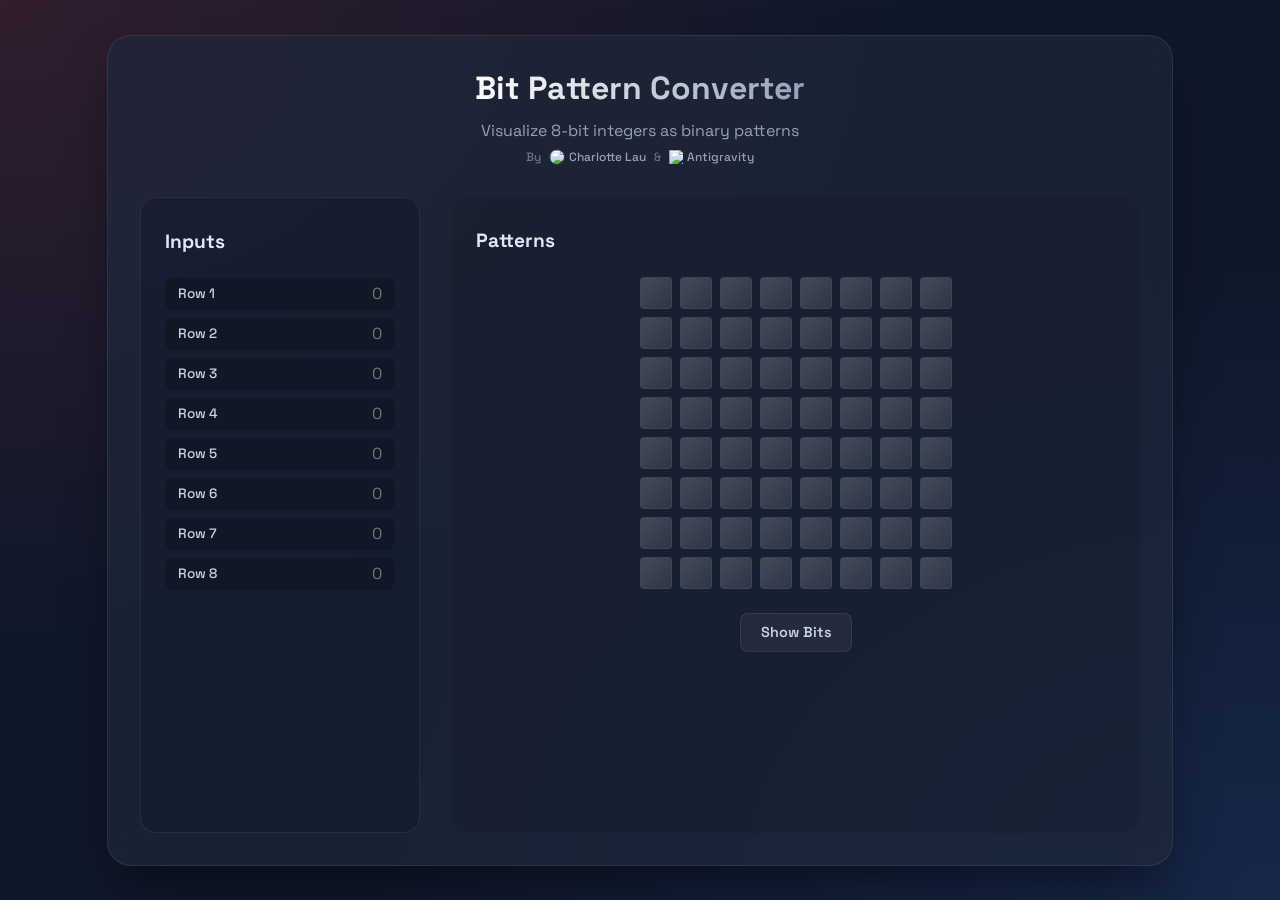
==== index.html @ a58da0ce "Make header title a clickable link" ====
<!DOCTYPE html>
<html lang="en">

<head>
  <meta charset="UTF-8" />
  <meta name="viewport" content="width=device-width, initial-scale=1.0" />
  <title>Bit Pattern Converter</title>
  <link rel="stylesheet" href="./style.css" />
  <link rel="preconnect" href="https://fonts.googleapis.com">
  <link rel="preconnect" href="https://fonts.gstatic.com" crossorigin>
  <link href="https://fonts.googleapis.com/css2?family=Space+Grotesk:wght@300;400;700&display=swap" rel="stylesheet">
</head>

<body>
  <div class="app-container">
    <header>
      <h1><a href="#">Bit Pattern Converter</a></h1>
      <p>Visualize 8-bit integers as binary patterns</p>
      <div class="credits">
        <span>By</span>
        <a href="https://github.com/charlotte-lau-hk/" target="_blank" class="credit-link">
          <img src="https://avatars.githubusercontent.com/u/98373438?v=4&s=120" alt="Charlotte Lau"
            class="credit-icon avatar">
          Charlotte Lau
        </a>
        <span>&</span>
        <a href="https://antigravity.google" target="_blank" class="credit-link">
          <img src="https://antigravity.google/assets/image/antigravity-logo.png" alt="Antigravity" class="credit-icon">
          Antigravity
        </a>
      </div>
    </header>

    <!-- Mobile Toggle Button -->
    <button id="toggle-inputs" class="mobile-toggle" aria-label="Toggle inputs">
      <svg width="24" height="24" viewBox="0 0 24 24" fill="none" stroke="currentColor" stroke-width="2"
        stroke-linecap="round" stroke-linejoin="round">
        <path d="M11 4H4a2 2 0 0 0-2 2v14a2 2 0 0 0 2 2h14a2 2 0 0 0 2-2v-7"></path>
        <path d="M18.5 2.5a2.121 2.121 0 0 1 3 3L12 15l-4 1 1-4 9.5-9.5z"></path>
      </svg>
    </button>

    <div class="main-layout">
      <!-- Input Panel -->
      <aside class="input-panel" id="input-panel">
        <div class="panel-header">
          <h2>Inputs</h2>
          <button id="close-inputs" class="close-btn mobile-only" aria-label="Close">&times;</button>
        </div>
        <div class="inputs-list">
          <!-- 8 Inputs -->
          <div class="input-group">
            <label for="row-1">Row 1</label>
            <input id="row-1" type="number" min="0" max="255" placeholder="0" class="decimal-input" data-index="0" />
          </div>
          <div class="input-group">
            <label for="row-2">Row 2</label>
            <input id="row-2" type="number" min="0" max="255" placeholder="0" class="decimal-input" data-index="1" />
          </div>
          <div class="input-group">
            <label for="row-3">Row 3</label>
            <input id="row-3" type="number" min="0" max="255" placeholder="0" class="decimal-input" data-index="2" />
          </div>
          <div class="input-group">
            <label for="row-4">Row 4</label>
            <input id="row-4" type="number" min="0" max="255" placeholder="0" class="decimal-input" data-index="3" />
          </div>
          <div class="input-group">
            <label for="row-5">Row 5</label>
            <input id="row-5" type="number" min="0" max="255" placeholder="0" class="decimal-input" data-index="4" />
          </div>
          <div class="input-group">
            <label for="row-6">Row 6</label>
            <input id="row-6" type="number" min="0" max="255" placeholder="0" class="decimal-input" data-index="5" />
          </div>
          <div class="input-group">
            <label for="row-7">Row 7</label>
            <input id="row-7" type="number" min="0" max="255" placeholder="0" class="decimal-input" data-index="6" />
          </div>
          <div class="input-group">
            <label for="row-8">Row 8</label>
            <input id="row-8" type="number" min="0" max="255" placeholder="0" class="decimal-input" data-index="7" />
          </div>
        </div>
      </aside>

      <!-- Display Panel -->
      <main class="display-panel">
        <div class="panel-header">
          <h2>Patterns</h2>
        </div>
        <div class="patterns-list">
          <!-- 8 Bit Rows -->
          <div class="bit-row" data-index="0">
            <div class="bits-container">
              <div class="bit"></div>
              <div class="bit"></div>
              <div class="bit"></div>
              <div class="bit"></div>
              <div class="bit"></div>
              <div class="bit"></div>
              <div class="bit"></div>
              <div class="bit"></div>
            </div>
          </div>
          <div class="bit-row" data-index="1">
            <div class="bits-container">
              <div class="bit"></div>
              <div class="bit"></div>
              <div class="bit"></div>
              <div class="bit"></div>
              <div class="bit"></div>
              <div class="bit"></div>
              <div class="bit"></div>
              <div class="bit"></div>
            </div>
          </div>
          <div class="bit-row" data-index="2">
            <div class="bits-container">
              <div class="bit"></div>
              <div class="bit"></div>
              <div class="bit"></div>
              <div class="bit"></div>
              <div class="bit"></div>
              <div class="bit"></div>
              <div class="bit"></div>
              <div class="bit"></div>
            </div>
          </div>
          <div class="bit-row" data-index="3">
            <div class="bits-container">
              <div class="bit"></div>
              <div class="bit"></div>
              <div class="bit"></div>
              <div class="bit"></div>
              <div class="bit"></div>
              <div class="bit"></div>
              <div class="bit"></div>
              <div class="bit"></div>
            </div>
          </div>
          <div class="bit-row" data-index="4">
            <div class="bits-container">
              <div class="bit"></div>
              <div class="bit"></div>
              <div class="bit"></div>
              <div class="bit"></div>
              <div class="bit"></div>
              <div class="bit"></div>
              <div class="bit"></div>
              <div class="bit"></div>
            </div>
          </div>
          <div class="bit-row" data-index="5">
            <div class="bits-container">
              <div class="bit"></div>
              <div class="bit"></div>
              <div class="bit"></div>
              <div class="bit"></div>
              <div class="bit"></div>
              <div class="bit"></div>
              <div class="bit"></div>
              <div class="bit"></div>
            </div>
          </div>
          <div class="bit-row" data-index="6">
            <div class="bits-container">
              <div class="bit"></div>
              <div class="bit"></div>
              <div class="bit"></div>
              <div class="bit"></div>
              <div class="bit"></div>
              <div class="bit"></div>
              <div class="bit"></div>
              <div class="bit"></div>
            </div>
          </div>
          <div class="bit-row" data-index="7">
            <div class="bits-container">
              <div class="bit"></div>
              <div class="bit"></div>
              <div class="bit"></div>
              <div class="bit"></div>
              <div class="bit"></div>
              <div class="bit"></div>
              <div class="bit"></div>
              <div class="bit"></div>
            </div>
          </div>
        </div>
        <div class="display-controls">
          <button id="toggle-view" class="secondary-btn">Show Bits</button>
        </div>
      </main>
    </div>

  </div>
  <script src="./main.js"></script>
</body>

</html>
---- style.css ----
:root {
  --bg-color: #0f172a;
  --card-bg: rgba(30, 41, 59, 0.7);
  --text-color: #f8fafc;
  --accent-color: #ef4444;
  /* Red-500 */
  --bit-off: rgba(255, 255, 255, 0.1);
  --bit-border: rgba(255, 255, 255, 0.1);
  --input-bg: rgba(15, 23, 42, 0.6);
  --glass-border: 1px solid rgba(255, 255, 255, 0.08);
  --panel-bg: rgba(15, 23, 42, 0.4);
}

body {
  margin: 0;
  padding: 0;
  font-family: 'Space Grotesk', sans-serif;
  background-color: var(--bg-color);
  background-image:
    radial-gradient(at 0% 0%, rgba(239, 68, 68, 0.15) 0px, transparent 50%),
    radial-gradient(at 100% 100%, rgba(59, 130, 246, 0.15) 0px, transparent 50%);
  background-attachment: fixed;
  color: var(--text-color);
  display: flex;
  justify-content: center;
  align-items: center;
  min-height: 100vh;
}

.app-container {
  background: var(--card-bg);
  backdrop-filter: blur(16px);
  -webkit-backdrop-filter: blur(16px);
  padding: 2rem;
  border-radius: 24px;
  border: var(--glass-border);
  box-shadow: 0 25px 50px -12px rgba(0, 0, 0, 0.5);
  max-width: 1000px;
  width: 95%;
  height: 85vh;
  display: flex;
  flex-direction: column;
  position: relative;
  overflow: hidden;
}

header {
  text-align: center;
  margin-bottom: 2rem;
  flex-shrink: 0;
  display: flex;
  flex-direction: column;
  align-items: center;
  gap: 0.25rem;
}

header h1 {
  font-weight: 700;
  font-size: 2rem;
  margin: 0 0 0.5rem 0;
  background: linear-gradient(to right, #fff, #94a3b8);
  -webkit-background-clip: text;
  background-clip: text;
  -webkit-text-fill-color: transparent;
}

header p {
  color: #94a3b8;
  margin: 0;
  font-size: 1rem;
}

/* Main Layout */
.main-layout {
  display: grid;
  grid-template-columns: 280px 1fr;
  gap: 2rem;
  flex: 1;
  min-height: 0;
  align-items: start;
}

/* Input Panel */
.input-panel {
  background: var(--panel-bg);
  border-radius: 16px;
  padding: 1.5rem;
  border: var(--glass-border);
  display: flex;
  flex-direction: column;
  overflow-y: auto;
  height: 100%;
  box-sizing: border-box;
}

.panel-header {
  display: flex;
  justify-content: space-between;
  align-items: center;
  margin-bottom: 0px;
  height: 40px;
  flex-shrink: 0;
}

.panel-header h2 {
  font-size: 1.2rem;
  margin: 0;
  color: #e2e8f0;
}

.inputs-list {
  display: flex;
  flex-direction: column;
  gap: 8px;
  /* Increased to 8px for square grid match */
  margin-top: 1rem;
}

.input-group {
  display: flex;
  align-items: center;
  justify-content: space-between;
  background: rgba(0, 0, 0, 0.2);
  padding: 0 0.75rem;
  border-radius: 8px;
  border: 1px solid transparent;
  transition: all 0.2s ease;
  height: 32px;
  /* Matches bit height for square grid */
  box-sizing: border-box;
}

.input-group:hover {
  background: rgba(0, 0, 0, 0.4);
  border-color: rgba(255, 255, 255, 0.1);
}

.input-group:focus-within {
  border-color: var(--accent-color);
  background: rgba(0, 0, 0, 0.5);
  box-shadow: 0 0 0 2px rgba(239, 68, 68, 0.2);
}

.input-group label {
  font-size: 0.85rem;
  color: #cbd5e1;
  /* Brighter label */
  font-weight: 500;
}

.decimal-input {
  background: transparent;
  border: none;
  color: white;
  font-family: 'Space Grotesk', monospace;
  font-size: 1rem;
  width: 60px;
  text-align: right;
  outline: none;
  padding: 0;
}

.decimal-input:focus {
  color: var(--accent-color);
  /* Kept text color accent */
}

/* Display Panel */
.display-panel {
  display: flex;
  flex-direction: column;
  justify-content: flex-start;
  padding: 1.5rem;
  background: rgba(0, 0, 0, 0.1);
  border-radius: 16px;
  height: 100%;
  box-sizing: border-box;
}

.patterns-list {
  display: flex;
  flex-direction: column;
  gap: 8px;
  /* Strict match to inputs-list (8px) */
  margin-top: 1rem;
  /* Match input-list margin */
}

.bit-row {
  display: flex;
  justify-content: center;
  align-items: center;
  padding: 0;
  border-radius: 0;
  transition: background 0.2s;
  height: 32px;
  /* Match input-group height */
}

.bit-row:hover {
  background: rgba(255, 255, 255, 0.03);
}

.bits-container {
  display: flex;
  gap: 8px;
  /* 8px horizontal gap for perfect square */
}

.bit {
  width: 32px;
  height: 32px;
  border-radius: 4px;
  background: var(--bit-off);
  border: var(--glass-border);
  transition: all 0.3s cubic-bezier(0.4, 0, 0.2, 1);
  position: relative;
  overflow: hidden;
  box-sizing: border-box;
  cursor: pointer;
  /* Interactive */
  display: flex;
  align-items: center;
  justify-content: center;
  font-size: 0.8rem;
  font-weight: 700;
  user-select: none;
}

.bit:hover {
  background: rgba(255, 255, 255, 0.2);
  /* Hover affordance */
  border-color: rgba(255, 255, 255, 0.3);
}

.bit::after {
  content: '';
  position: absolute;
  top: 0;
  left: 0;
  width: 100%;
  height: 100%;
  background: linear-gradient(135deg, rgba(255, 255, 255, 0.1) 0%, rgba(255, 255, 255, 0) 100%);
}

.bit.active {
  background: var(--accent-color);
  box-shadow: 0 0 15px rgba(239, 68, 68, 0.4);
  border-color: rgba(239, 68, 68, 0.5);
  transform: scale(1.05);
}

/* Mobile Toggle - Top Left */
.mobile-toggle {
  display: none;
  position: absolute;
  top: 1.5rem;
  left: 1.5rem;
  width: 48px;
  height: 48px;
  border-radius: 12px;
  background: var(--card-bg);
  border: var(--glass-border);
  color: white;
  backdrop-filter: blur(10px);
  z-index: 100;
  cursor: pointer;
  align-items: center;
  justify-content: center;
  transition: all 0.2s;
}

.mobile-toggle:active {
  transform: scale(0.95);
  background: var(--accent-color);
}

/* Secondary Button Styles */
.display-controls {
  margin-top: 1.5rem;
  display: flex;
  justify-content: center;
}

.secondary-btn {
  background: rgba(255, 255, 255, 0.05);
  border: var(--glass-border);
  color: #cbd5e1;
  padding: 0.6rem 1.2rem;
  border-radius: 8px;
  font-family: 'Space Grotesk', sans-serif;
  font-weight: 600;
  font-size: 0.9rem;
  cursor: pointer;
  transition: all 0.2s;
}

.secondary-btn:hover {
  background: rgba(255, 255, 255, 0.1);
  color: white;
}

.secondary-btn:active {
  transform: scale(0.98);
}

.secondary-btn.active {
  background: var(--accent-color);
  color: white;
  border-color: transparent;
}

/* Hide spin buttons */
.decimal-input::-webkit-outer-spin-button,
.decimal-input::-webkit-inner-spin-button {
  -webkit-appearance: none;
  margin: 0;
}

/* Footer Styles */
.credits {
  display: flex;
  align-items: center;
  gap: 8px;
  color: #64748b;
  font-size: 0.75rem;
  font-weight: 500;
  margin-top: 0.25rem;
}

.credit-icon {
  width: 14px;
  height: 14px;
  object-fit: contain;
}

.credit-icon.avatar {
  border-radius: 50%;
  border: 1px solid rgba(255, 255, 255, 0.1);
}

.credit-link {
  color: #94a3b8;
  text-decoration: none;
  transition: all 0.2s ease;
  display: inline-flex;
  align-items: center;
  gap: 4px;
}

.credit-link:hover {
  color: #60a5fa;
  text-decoration: underline;
}

.close-btn {
  background: transparent;
  border: none;
  color: #fff;
  font-size: 1.5rem;
  cursor: pointer;
}

.mobile-only {
  display: none;
}

/* Responsive & Mobile */
@media (max-width: 700px) {
  .app-container {
    height: 100vh;
    width: 100%;
    border-radius: 0;
    padding: 1rem;
    padding-top: 5rem;
  }

  .main-layout {
    grid-template-columns: 1fr;
    gap: 0;
    overflow-y: auto;
    display: block;
  }

  .patterns-list {
    margin-top: 0;
  }

  /* Input panel becomes a drawer or overlay on mobile */
  .input-panel {
    position: fixed;
    top: 0;
    left: 0;
    width: 300px;
    height: 100%;
    z-index: 200;
    background: #0f172a;
    border-right: 1px solid rgba(255, 255, 255, 0.1);
    transform: translateX(-100%);
    transition: transform 0.3s cubic-bezier(0.4, 0, 0.2, 1);
    box-shadow: 10px 0 50px rgba(0, 0, 0, 0.5);
    padding-top: 5rem;
    /* Space for hidden toggle area so controls are lower? No, toggle is z-index 100, drawer 200. Drawer covers toggle? */
    /* Let's keep toggle visible or allow closing via X */
  }

  .input-panel.active {
    transform: translateX(0);
  }

  .display-panel {
    background: transparent;
    padding: 0;
    height: auto;
  }

  .mobile-toggle {
    display: flex;
  }

  .mobile-only {
    display: block;
  }

  /* On mobile, we hide the desktop "Patterns" header, 
     but the inputs panel has its own header. */
  .desktop-hidden {
    display: none;
  }

  .bits-container {
    justify-content: center;
  }
}
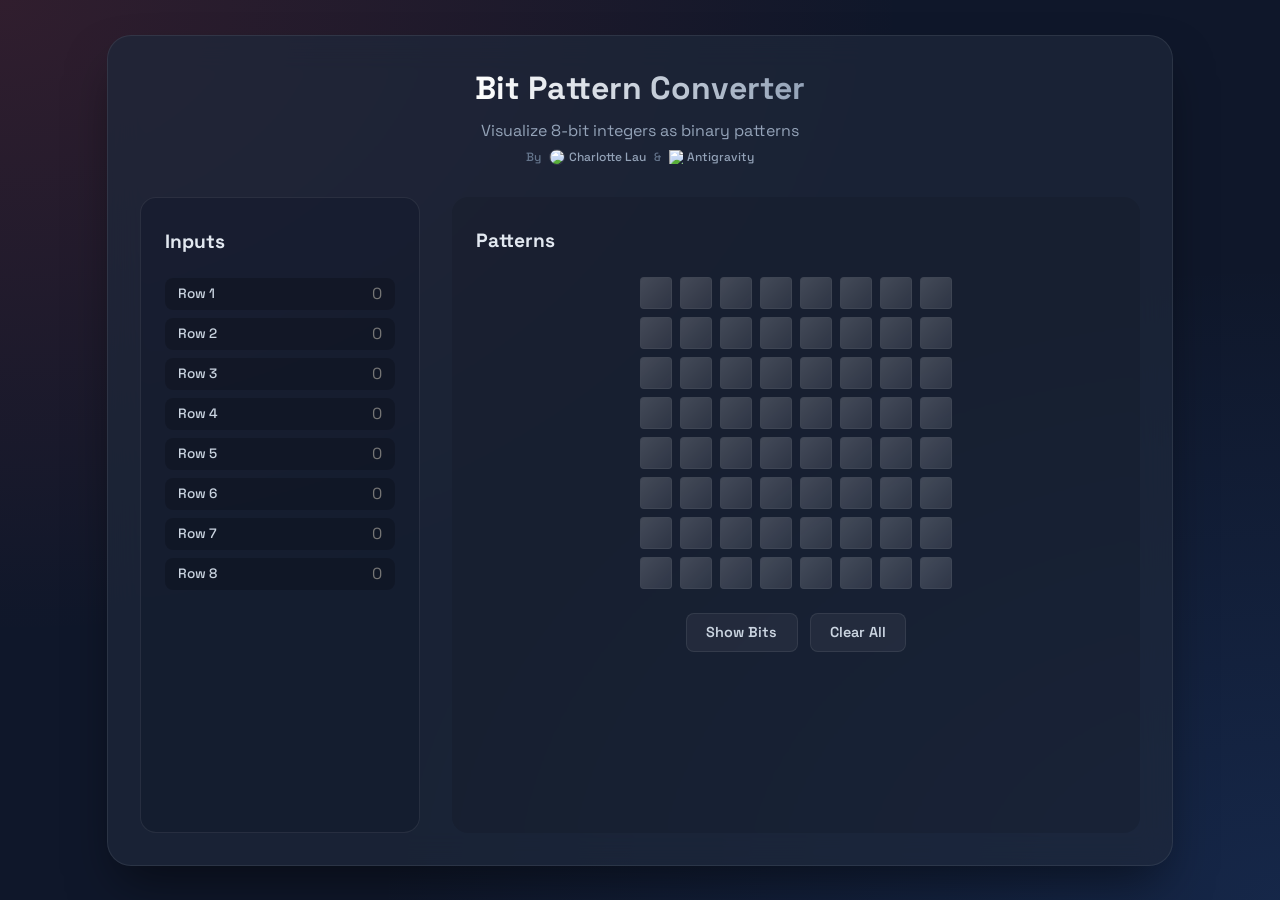
==== commit c0e5f3dc: "Add Clear All button to reset all inputs Sits beside 'Show Bits' so it's reachable on mobile too. Cl" ====
--- a/index.html
+++ b/index.html
@@ -14,7 +14,7 @@
 <body>
   <div class="app-container">
     <header>
-      <h1><a href="#">Bit Pattern Converter</a></h1>
+      <h1><a href="#0,0,0,0,0,0,0,0">Bit Pattern Converter</a></h1>
       <p>Visualize 8-bit integers as binary patterns</p>
       <div class="credits">
         <span>By</span>
@@ -190,6 +190,7 @@
         </div>
         <div class="display-controls">
           <button id="toggle-view" class="secondary-btn">Show Bits</button>
+          <button id="clear-all" class="secondary-btn danger">Clear All</button>
         </div>
       </main>
     </div>
--- a/style.css
+++ b/style.css
@@ -280,6 +280,7 @@
   margin-top: 1.5rem;
   display: flex;
   justify-content: center;
+  gap: 12px;
 }
 
 .secondary-btn {
@@ -305,6 +306,13 @@
 }
 
 .secondary-btn.active {
+  background: var(--accent-color);
+  color: white;
+  border-color: transparent;
+}
+
+/* Clear All: hint at a destructive action on hover */
+.secondary-btn.danger:hover {
   background: var(--accent-color);
   color: white;
   border-color: transparent;
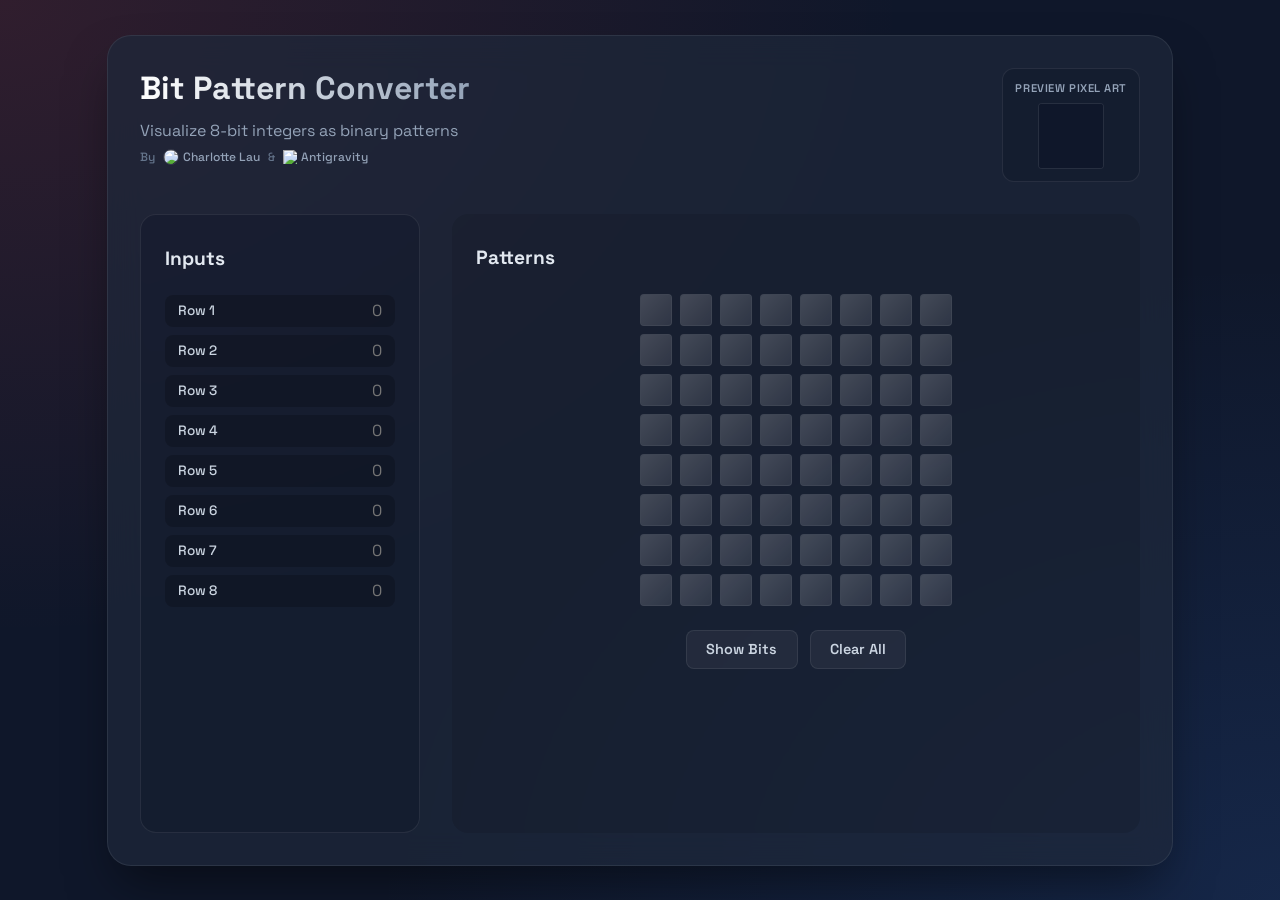
==== commit a7741686: "Left-align header; add live Preview Pixel Art (8x8 sprite) - Header content is now left-aligned insi" ====
--- a/index.html
+++ b/index.html
@@ -13,23 +13,31 @@
 
 <body>
   <div class="app-container">
-    <header>
-      <h1><a href="#0,0,0,0,0,0,0,0">Bit Pattern Converter</a></h1>
-      <p>Visualize 8-bit integers as binary patterns</p>
-      <div class="credits">
-        <span>By</span>
-        <a href="https://github.com/charlotte-lau-hk/" target="_blank" class="credit-link">
-          <img src="https://avatars.githubusercontent.com/u/98373438?v=4&s=120" alt="Charlotte Lau"
-            class="credit-icon avatar">
-          Charlotte Lau
-        </a>
-        <span>&</span>
-        <a href="https://antigravity.google" target="_blank" class="credit-link">
-          <img src="https://antigravity.google/assets/image/antigravity-logo.png" alt="Antigravity" class="credit-icon">
-          Antigravity
-        </a>
+    <div class="top-bar">
+      <header>
+        <h1><a href="#0,0,0,0,0,0,0,0">Bit Pattern Converter</a></h1>
+        <p>Visualize 8-bit integers as binary patterns</p>
+        <div class="credits">
+          <span>By</span>
+          <a href="https://github.com/charlotte-lau-hk/" target="_blank" class="credit-link">
+            <img src="https://avatars.githubusercontent.com/u/98373438?v=4&s=120" alt="Charlotte Lau"
+              class="credit-icon avatar">
+            Charlotte Lau
+          </a>
+          <span>&</span>
+          <a href="https://antigravity.google" target="_blank" class="credit-link">
+            <img src="https://antigravity.google/assets/image/antigravity-logo.png" alt="Antigravity" class="credit-icon">
+            Antigravity
+          </a>
+        </div>
+      </header>
+
+      <div class="preview-box">
+        <span class="preview-label">Preview Pixel Art</span>
+        <canvas id="preview-canvas" width="64" height="64" class="preview-canvas"
+          aria-label="Combined 8 by 8 pixel-art preview of all rows"></canvas>
       </div>
-    </header>
+    </div>
 
     <!-- Mobile Toggle Button -->
     <button id="toggle-inputs" class="mobile-toggle" aria-label="Toggle inputs">
--- a/style.css
+++ b/style.css
@@ -44,14 +44,55 @@
   overflow: hidden;
 }
 
-header {
-  text-align: center;
+.top-bar {
+  display: flex;
+  justify-content: space-between;
+  align-items: flex-start;
+  gap: 1rem;
   margin-bottom: 2rem;
   flex-shrink: 0;
-  display: flex;
-  flex-direction: column;
-  align-items: center;
+}
+
+header {
+  text-align: left;
+  flex-shrink: 1;
+  min-width: 0;
+  display: flex;
+  flex-direction: column;
+  align-items: flex-start;
   gap: 0.25rem;
+}
+
+/* Pixel-art preview */
+.preview-box {
+  flex-shrink: 0;
+  display: flex;
+  flex-direction: column;
+  align-items: center;
+  gap: 0.5rem;
+  background: var(--panel-bg);
+  border: var(--glass-border);
+  border-radius: 12px;
+  padding: 0.75rem;
+}
+
+.preview-label {
+  font-size: 0.7rem;
+  font-weight: 600;
+  color: #94a3b8;
+  text-transform: uppercase;
+  letter-spacing: 0.05em;
+  white-space: nowrap;
+}
+
+.preview-canvas {
+  width: 64px;
+  height: 64px;
+  image-rendering: pixelated;
+  border-radius: 4px;
+  background: #0f172a;
+  border: 1px solid rgba(255, 255, 255, 0.1);
+  display: block;
 }
 
 header h1 {
@@ -439,4 +480,12 @@
   .bits-container {
     justify-content: center;
   }
+
+  header h1 {
+    font-size: 1.5rem;
+  }
+
+  .top-bar {
+    gap: 0.75rem;
+  }
 }
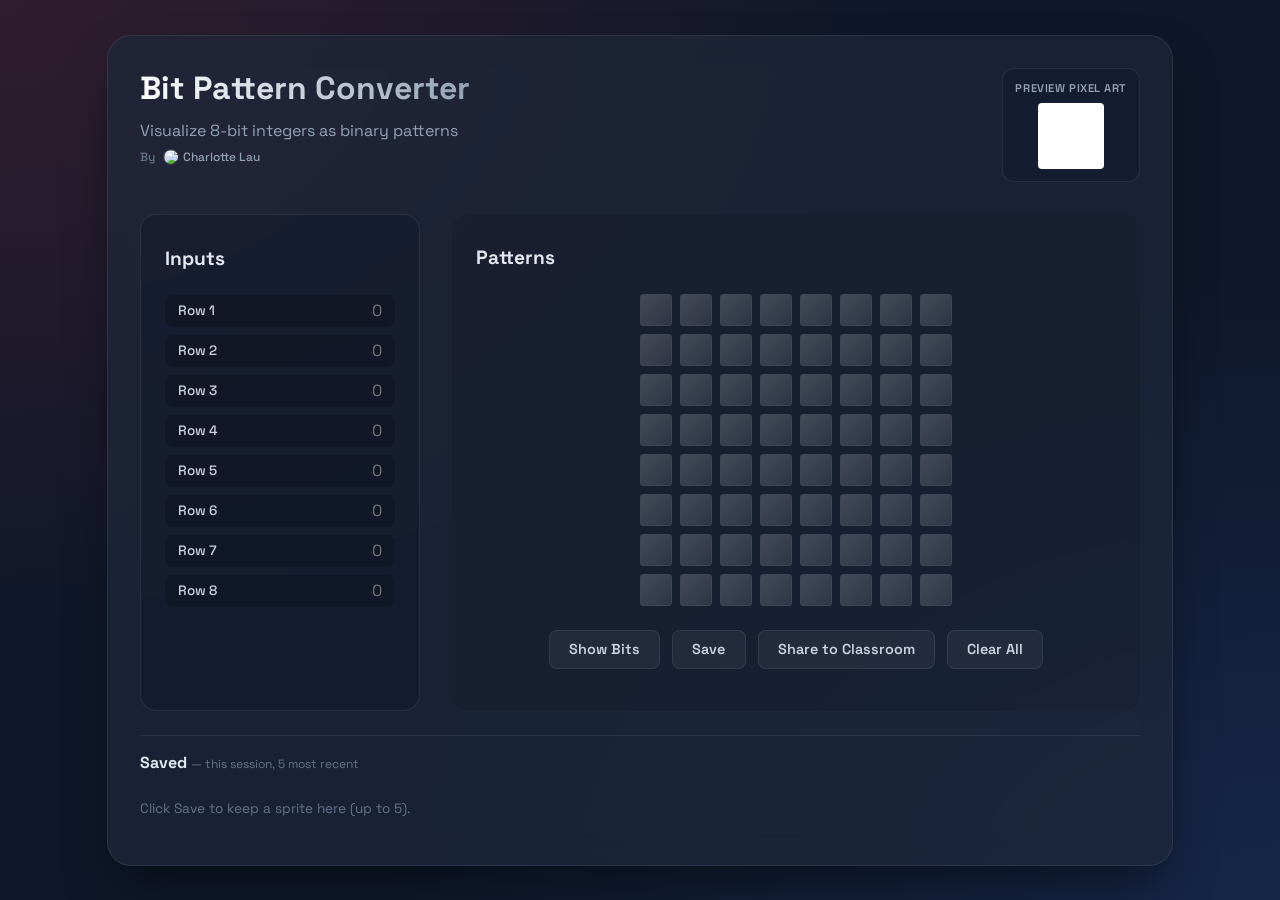
==== commit 1389e27c: "White pixel-art preview; Save gallery; Share to Classroom; trim credits - Preview canvas now white b" ====
--- a/index.html
+++ b/index.html
@@ -24,11 +24,6 @@
               class="credit-icon avatar">
             Charlotte Lau
           </a>
-          <span>&</span>
-          <a href="https://antigravity.google" target="_blank" class="credit-link">
-            <img src="https://antigravity.google/assets/image/antigravity-logo.png" alt="Antigravity" class="credit-icon">
-            Antigravity
-          </a>
         </div>
       </header>
 
@@ -198,9 +193,19 @@
         </div>
         <div class="display-controls">
           <button id="toggle-view" class="secondary-btn">Show Bits</button>
+          <button id="save-btn" class="secondary-btn">Save</button>
+          <button id="share-btn" class="secondary-btn">Share to Classroom</button>
           <button id="clear-all" class="secondary-btn danger">Clear All</button>
         </div>
       </main>
+    </div>
+
+    <!-- Saved sprites (this browser session) -->
+    <div class="saved-panel" id="saved-panel">
+      <div class="saved-header">
+        <h2>Saved <span class="saved-hint">— this session, 5 most recent</span></h2>
+      </div>
+      <div class="saved-list" id="saved-list"></div>
     </div>
 
   </div>
--- a/style.css
+++ b/style.css
@@ -22,9 +22,9 @@
   background-attachment: fixed;
   color: var(--text-color);
   display: flex;
-  justify-content: center;
-  align-items: center;
   min-height: 100vh;
+  padding: 2vh 0;
+  box-sizing: border-box;
 }
 
 .app-container {
@@ -37,7 +37,8 @@
   box-shadow: 0 25px 50px -12px rgba(0, 0, 0, 0.5);
   max-width: 1000px;
   width: 95%;
-  height: 85vh;
+  min-height: 85vh;
+  margin: auto;
   display: flex;
   flex-direction: column;
   position: relative;
@@ -90,7 +91,7 @@
   height: 64px;
   image-rendering: pixelated;
   border-radius: 4px;
-  background: #0f172a;
+  background: #ffffff;
   border: 1px solid rgba(255, 255, 255, 0.1);
   display: block;
 }
@@ -322,6 +323,7 @@
   display: flex;
   justify-content: center;
   gap: 12px;
+  flex-wrap: wrap;
 }
 
 .secondary-btn {
@@ -414,10 +416,67 @@
   display: none;
 }
 
+/* Saved sprites panel */
+.saved-panel {
+  flex-shrink: 0;
+  margin-top: 1.5rem;
+  padding-top: 1rem;
+  border-top: var(--glass-border);
+}
+
+.saved-header h2 {
+  font-size: 1rem;
+  margin: 0 0 0.75rem 0;
+  color: #e2e8f0;
+}
+
+.saved-hint {
+  font-size: 0.75rem;
+  font-weight: 400;
+  color: #64748b;
+}
+
+.saved-list {
+  display: flex;
+  gap: 10px;
+  flex-wrap: wrap;
+  align-items: center;
+  min-height: 48px;
+}
+
+.saved-empty {
+  font-size: 0.85rem;
+  color: #64748b;
+}
+
+.saved-item {
+  padding: 0;
+  border: 1px solid rgba(255, 255, 255, 0.12);
+  border-radius: 8px;
+  background: #fff;
+  cursor: pointer;
+  line-height: 0;
+  transition: all 0.2s;
+}
+
+.saved-item:hover {
+  border-color: var(--accent-color);
+  transform: translateY(-2px);
+  box-shadow: 0 6px 16px rgba(0, 0, 0, 0.4);
+}
+
+.saved-thumb {
+  width: 48px;
+  height: 48px;
+  image-rendering: pixelated;
+  border-radius: 7px;
+  display: block;
+}
+
 /* Responsive & Mobile */
 @media (max-width: 700px) {
   .app-container {
-    height: 100vh;
+    min-height: 100vh;
     width: 100%;
     border-radius: 0;
     padding: 1rem;
@@ -429,6 +488,7 @@
     gap: 0;
     overflow-y: auto;
     display: block;
+    flex: none;
   }
 
   .patterns-list {
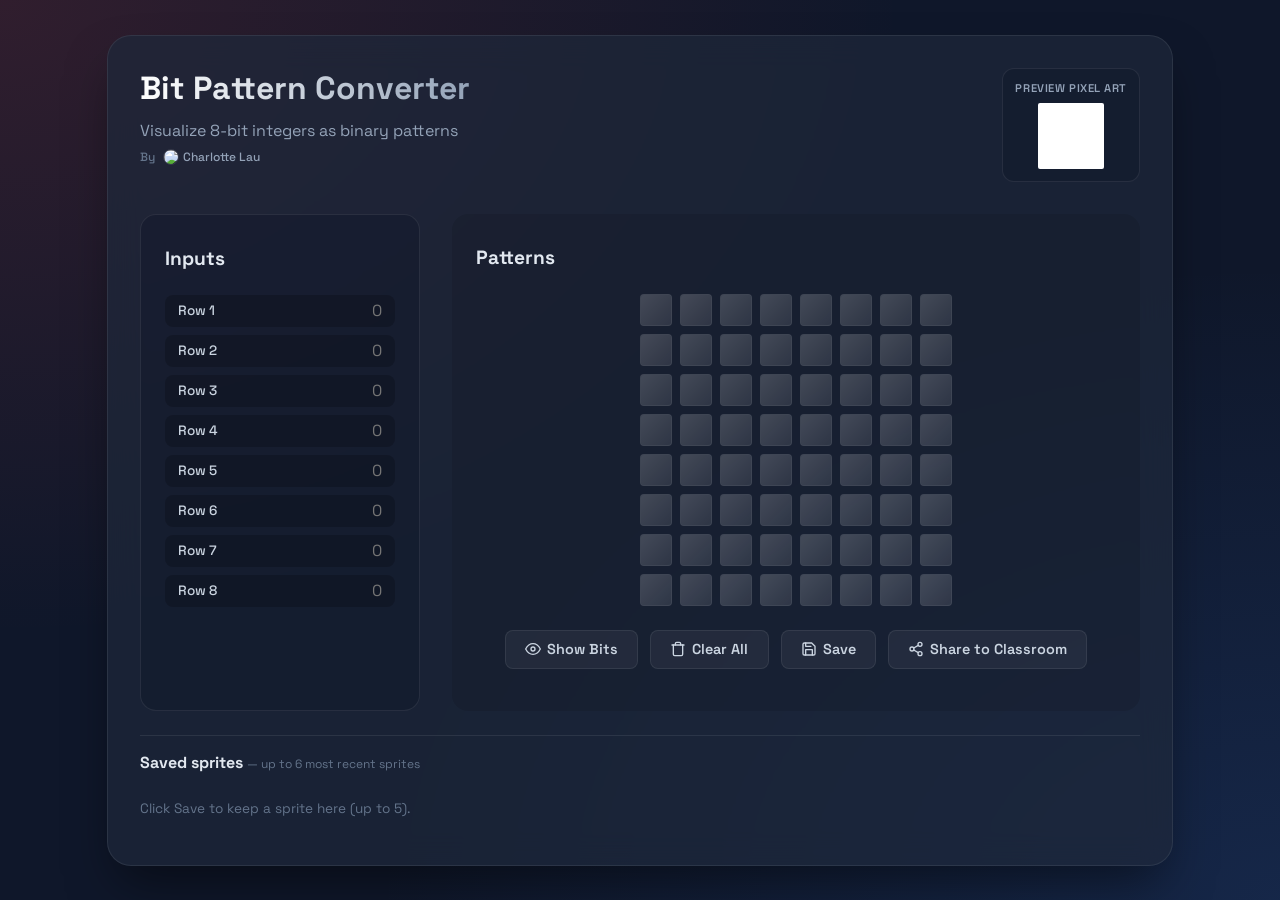
==== commit 69b781e8: "Accessibility, save persistence, and button polish Make bit cells keyboard-operable (role=button, ta" ====
--- a/index.html
+++ b/index.html
@@ -192,18 +192,50 @@
           </div>
         </div>
         <div class="display-controls">
-          <button id="toggle-view" class="secondary-btn">Show Bits</button>
-          <button id="save-btn" class="secondary-btn">Save</button>
-          <button id="share-btn" class="secondary-btn">Share to Classroom</button>
-          <button id="clear-all" class="secondary-btn danger">Clear All</button>
+          <button id="toggle-view" class="secondary-btn">
+            <svg class="btn-icon" viewBox="0 0 24 24" fill="none" stroke="currentColor" stroke-width="2"
+              stroke-linecap="round" stroke-linejoin="round" aria-hidden="true">
+              <path d="M1 12s4-8 11-8 11 8 11 8-4 8-11 8-11-8-11-8z"></path>
+              <circle cx="12" cy="12" r="3"></circle>
+            </svg>
+            <span class="btn-label">Show Bits</span>
+          </button>
+          <button id="clear-all" class="secondary-btn danger">
+            <svg class="btn-icon" viewBox="0 0 24 24" fill="none" stroke="currentColor" stroke-width="2"
+              stroke-linecap="round" stroke-linejoin="round" aria-hidden="true">
+              <polyline points="3 6 5 6 21 6"></polyline>
+              <path d="M19 6v14a2 2 0 0 1-2 2H7a2 2 0 0 1-2-2V6m3 0V4a2 2 0 0 1 2-2h4a2 2 0 0 1 2 2v2"></path>
+            </svg>
+            <span class="btn-label">Clear All</span>
+          </button>
+          <button id="save-btn" class="secondary-btn">
+            <svg class="btn-icon" viewBox="0 0 24 24" fill="none" stroke="currentColor" stroke-width="2"
+              stroke-linecap="round" stroke-linejoin="round" aria-hidden="true">
+              <path d="M19 21H5a2 2 0 0 1-2-2V5a2 2 0 0 1 2-2h11l5 5v11a2 2 0 0 1-2 2z"></path>
+              <polyline points="17 21 17 13 7 13 7 21"></polyline>
+              <polyline points="7 3 7 8 15 8"></polyline>
+            </svg>
+            <span class="btn-label">Save</span>
+          </button>
+          <button id="share-btn" class="secondary-btn">
+            <svg class="btn-icon" viewBox="0 0 24 24" fill="none" stroke="currentColor" stroke-width="2"
+              stroke-linecap="round" stroke-linejoin="round" aria-hidden="true">
+              <circle cx="18" cy="5" r="3"></circle>
+              <circle cx="6" cy="12" r="3"></circle>
+              <circle cx="18" cy="19" r="3"></circle>
+              <line x1="8.59" y1="13.51" x2="15.42" y2="17.49"></line>
+              <line x1="15.41" y1="6.51" x2="8.59" y2="10.49"></line>
+            </svg>
+            <span class="btn-label">Share to Classroom</span>
+          </button>
         </div>
       </main>
     </div>
 
-    <!-- Saved sprites (this browser session) -->
+    <!-- Saved sprites (persisted in this browser) -->
     <div class="saved-panel" id="saved-panel">
       <div class="saved-header">
-        <h2>Saved <span class="saved-hint">— this session, 5 most recent</span></h2>
+        <h2>Saved sprites <span class="saved-hint">— up to 6 most recent sprites</span></h2>
       </div>
       <div class="saved-list" id="saved-list"></div>
     </div>
--- a/style.css
+++ b/style.css
@@ -90,7 +90,7 @@
   width: 64px;
   height: 64px;
   image-rendering: pixelated;
-  border-radius: 4px;
+  border-radius: 2px;
   background: #ffffff;
   border: 1px solid rgba(255, 255, 255, 0.1);
   display: block;
@@ -337,6 +337,15 @@
   font-size: 0.9rem;
   cursor: pointer;
   transition: all 0.2s;
+  display: inline-flex;
+  align-items: center;
+  gap: 6px;
+}
+
+.btn-icon {
+  width: 16px;
+  height: 16px;
+  flex-shrink: 0;
 }
 
 .secondary-btn:hover {
@@ -452,7 +461,7 @@
 .saved-item {
   padding: 0;
   border: 1px solid rgba(255, 255, 255, 0.12);
-  border-radius: 8px;
+  border-radius: 4px;
   background: #fff;
   cursor: pointer;
   line-height: 0;
@@ -469,7 +478,7 @@
   width: 48px;
   height: 48px;
   image-rendering: pixelated;
-  border-radius: 7px;
+  border-radius: 3px;
   display: block;
 }
 
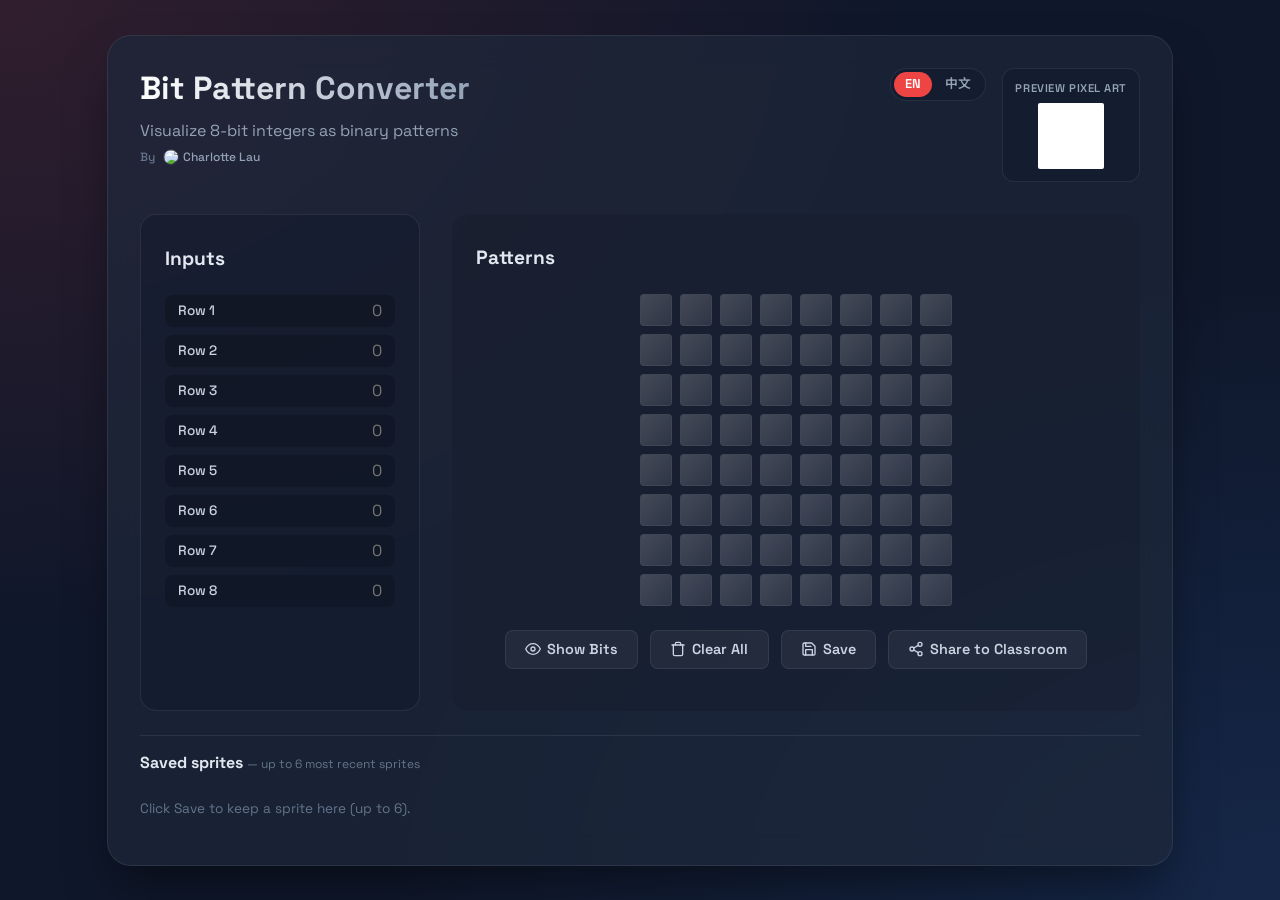
==== commit 42236b15: "Add bilingual UI: English / Traditional Chinese switch (default English) Co-Authored-By: Claude Fabl" ====
--- a/index.html
+++ b/index.html
@@ -8,17 +8,19 @@
   <link rel="stylesheet" href="./style.css" />
   <link rel="preconnect" href="https://fonts.googleapis.com">
   <link rel="preconnect" href="https://fonts.gstatic.com" crossorigin>
-  <link href="https://fonts.googleapis.com/css2?family=Space+Grotesk:wght@300;400;700&display=swap" rel="stylesheet">
+  <link
+    href="https://fonts.googleapis.com/css2?family=Space+Grotesk:wght@300;400;700&family=Noto+Sans+TC:wght@400;500;700&display=swap"
+    rel="stylesheet">
 </head>
 
 <body>
   <div class="app-container">
     <div class="top-bar">
       <header>
-        <h1><a href="#0,0,0,0,0,0,0,0">Bit Pattern Converter</a></h1>
-        <p>Visualize 8-bit integers as binary patterns</p>
+        <h1><a href="#0,0,0,0,0,0,0,0" data-i18n="title">Bit Pattern Converter</a></h1>
+        <p data-i18n="subtitle">Visualize 8-bit integers as binary patterns</p>
         <div class="credits">
-          <span>By</span>
+          <span data-i18n="by">By</span>
           <a href="https://github.com/charlotte-lau-hk/" target="_blank" class="credit-link">
             <img src="https://avatars.githubusercontent.com/u/98373438?v=4&s=120" alt="Charlotte Lau"
               class="credit-icon avatar">
@@ -27,15 +29,20 @@
         </div>
       </header>
 
+      <div class="lang-switch" role="group" aria-label="Language / 語言">
+        <button type="button" class="lang-btn active" data-lang="en">EN</button>
+        <button type="button" class="lang-btn" data-lang="zh" lang="zh-Hant">中文</button>
+      </div>
+
       <div class="preview-box">
-        <span class="preview-label">Preview Pixel Art</span>
-        <canvas id="preview-canvas" width="64" height="64" class="preview-canvas"
+        <span class="preview-label" data-i18n="previewLabel">Preview Pixel Art</span>
+        <canvas id="preview-canvas" width="64" height="64" class="preview-canvas" data-i18n-aria="previewAria"
           aria-label="Combined 8 by 8 pixel-art preview of all rows"></canvas>
       </div>
     </div>
 
     <!-- Mobile Toggle Button -->
-    <button id="toggle-inputs" class="mobile-toggle" aria-label="Toggle inputs">
+    <button id="toggle-inputs" class="mobile-toggle" data-i18n-aria="toggleInputsAria" aria-label="Toggle inputs">
       <svg width="24" height="24" viewBox="0 0 24 24" fill="none" stroke="currentColor" stroke-width="2"
         stroke-linecap="round" stroke-linejoin="round">
         <path d="M11 4H4a2 2 0 0 0-2 2v14a2 2 0 0 0 2 2h14a2 2 0 0 0 2-2v-7"></path>
@@ -47,41 +54,42 @@
       <!-- Input Panel -->
       <aside class="input-panel" id="input-panel">
         <div class="panel-header">
-          <h2>Inputs</h2>
-          <button id="close-inputs" class="close-btn mobile-only" aria-label="Close">&times;</button>
+          <h2 data-i18n="inputs">Inputs</h2>
+          <button id="close-inputs" class="close-btn mobile-only" data-i18n-aria="closeAria"
+            aria-label="Close">&times;</button>
         </div>
         <div class="inputs-list">
           <!-- 8 Inputs -->
           <div class="input-group">
-            <label for="row-1">Row 1</label>
+            <label for="row-1" data-i18n="rowLabel" data-row="1">Row 1</label>
             <input id="row-1" type="number" min="0" max="255" placeholder="0" class="decimal-input" data-index="0" />
           </div>
           <div class="input-group">
-            <label for="row-2">Row 2</label>
+            <label for="row-2" data-i18n="rowLabel" data-row="2">Row 2</label>
             <input id="row-2" type="number" min="0" max="255" placeholder="0" class="decimal-input" data-index="1" />
           </div>
           <div class="input-group">
-            <label for="row-3">Row 3</label>
+            <label for="row-3" data-i18n="rowLabel" data-row="3">Row 3</label>
             <input id="row-3" type="number" min="0" max="255" placeholder="0" class="decimal-input" data-index="2" />
           </div>
           <div class="input-group">
-            <label for="row-4">Row 4</label>
+            <label for="row-4" data-i18n="rowLabel" data-row="4">Row 4</label>
             <input id="row-4" type="number" min="0" max="255" placeholder="0" class="decimal-input" data-index="3" />
           </div>
           <div class="input-group">
-            <label for="row-5">Row 5</label>
+            <label for="row-5" data-i18n="rowLabel" data-row="5">Row 5</label>
             <input id="row-5" type="number" min="0" max="255" placeholder="0" class="decimal-input" data-index="4" />
           </div>
           <div class="input-group">
-            <label for="row-6">Row 6</label>
+            <label for="row-6" data-i18n="rowLabel" data-row="6">Row 6</label>
             <input id="row-6" type="number" min="0" max="255" placeholder="0" class="decimal-input" data-index="5" />
           </div>
           <div class="input-group">
-            <label for="row-7">Row 7</label>
+            <label for="row-7" data-i18n="rowLabel" data-row="7">Row 7</label>
             <input id="row-7" type="number" min="0" max="255" placeholder="0" class="decimal-input" data-index="6" />
           </div>
           <div class="input-group">
-            <label for="row-8">Row 8</label>
+            <label for="row-8" data-i18n="rowLabel" data-row="8">Row 8</label>
             <input id="row-8" type="number" min="0" max="255" placeholder="0" class="decimal-input" data-index="7" />
           </div>
         </div>
@@ -90,7 +98,7 @@
       <!-- Display Panel -->
       <main class="display-panel">
         <div class="panel-header">
-          <h2>Patterns</h2>
+          <h2 data-i18n="patterns">Patterns</h2>
         </div>
         <div class="patterns-list">
           <!-- 8 Bit Rows -->
@@ -206,7 +214,7 @@
               <polyline points="3 6 5 6 21 6"></polyline>
               <path d="M19 6v14a2 2 0 0 1-2 2H7a2 2 0 0 1-2-2V6m3 0V4a2 2 0 0 1 2-2h4a2 2 0 0 1 2 2v2"></path>
             </svg>
-            <span class="btn-label">Clear All</span>
+            <span class="btn-label" data-i18n="clearAll">Clear All</span>
           </button>
           <button id="save-btn" class="secondary-btn">
             <svg class="btn-icon" viewBox="0 0 24 24" fill="none" stroke="currentColor" stroke-width="2"
@@ -215,7 +223,7 @@
               <polyline points="17 21 17 13 7 13 7 21"></polyline>
               <polyline points="7 3 7 8 15 8"></polyline>
             </svg>
-            <span class="btn-label">Save</span>
+            <span class="btn-label" data-i18n="save">Save</span>
           </button>
           <button id="share-btn" class="secondary-btn">
             <svg class="btn-icon" viewBox="0 0 24 24" fill="none" stroke="currentColor" stroke-width="2"
@@ -226,7 +234,7 @@
               <line x1="8.59" y1="13.51" x2="15.42" y2="17.49"></line>
               <line x1="15.41" y1="6.51" x2="8.59" y2="10.49"></line>
             </svg>
-            <span class="btn-label">Share to Classroom</span>
+            <span class="btn-label" data-i18n="shareClassroom">Share to Classroom</span>
           </button>
         </div>
       </main>
@@ -235,7 +243,8 @@
     <!-- Saved sprites (persisted in this browser) -->
     <div class="saved-panel" id="saved-panel">
       <div class="saved-header">
-        <h2>Saved sprites <span class="saved-hint">— up to 6 most recent sprites</span></h2>
+        <h2><span data-i18n="savedTitle">Saved sprites</span> <span class="saved-hint" data-i18n="savedHint">— up to 6
+            most recent sprites</span></h2>
       </div>
       <div class="saved-list" id="saved-list"></div>
     </div>
--- a/style.css
+++ b/style.css
@@ -14,7 +14,7 @@
 body {
   margin: 0;
   padding: 0;
-  font-family: 'Space Grotesk', sans-serif;
+  font-family: 'Space Grotesk', 'Noto Sans TC', sans-serif;
   background-color: var(--bg-color);
   background-image:
     radial-gradient(at 0% 0%, rgba(239, 68, 68, 0.15) 0px, transparent 50%),
@@ -62,6 +62,42 @@
   flex-direction: column;
   align-items: flex-start;
   gap: 0.25rem;
+}
+
+/* Language switch */
+.lang-switch {
+  margin-left: auto;
+  align-self: flex-start;
+  display: inline-flex;
+  gap: 2px;
+  background: var(--panel-bg);
+  border: var(--glass-border);
+  border-radius: 999px;
+  padding: 3px;
+}
+
+.lang-btn {
+  background: transparent;
+  border: none;
+  color: #94a3b8;
+  font-family: inherit;
+  font-weight: 600;
+  font-size: 0.8rem;
+  line-height: 1;
+  padding: 0.4rem 0.7rem;
+  border-radius: 999px;
+  cursor: pointer;
+  transition: all 0.2s;
+  white-space: nowrap;
+}
+
+.lang-btn:hover {
+  color: white;
+}
+
+.lang-btn.active {
+  background: var(--accent-color);
+  color: white;
 }
 
 /* Pixel-art preview */
@@ -332,7 +368,7 @@
   color: #cbd5e1;
   padding: 0.6rem 1.2rem;
   border-radius: 8px;
-  font-family: 'Space Grotesk', sans-serif;
+  font-family: 'Space Grotesk', 'Noto Sans TC', sans-serif;
   font-weight: 600;
   font-size: 0.9rem;
   cursor: pointer;
@@ -556,5 +592,6 @@
 
   .top-bar {
     gap: 0.75rem;
+    flex-wrap: wrap;
   }
 }
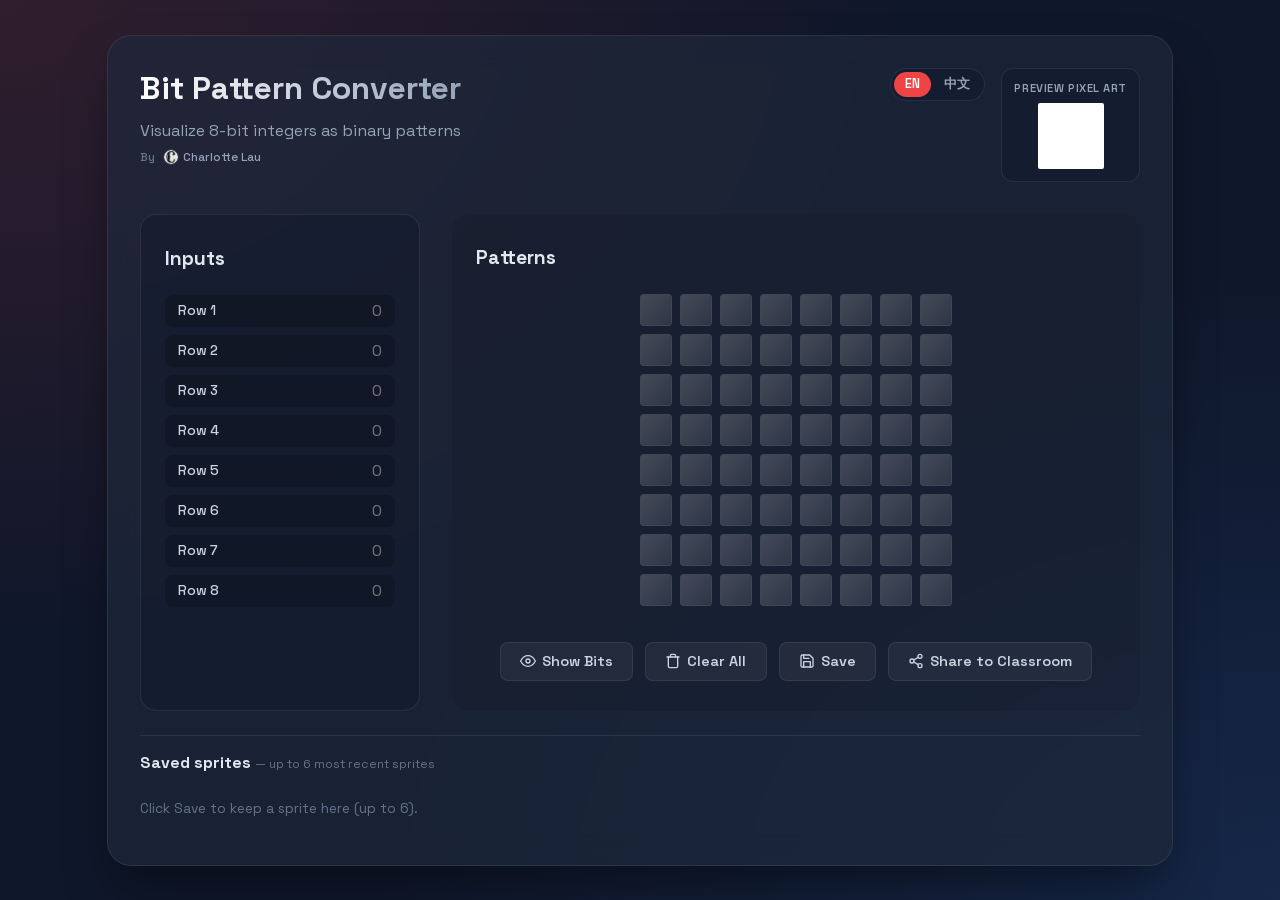
==== commit 608cc81d: "Make index.html a single self-contained file The CSS, the JavaScript, the author avatar and the Spac" ====
--- a/index.html
+++ b/index.html
@@ -5,12 +5,617 @@
   <meta charset="UTF-8" />
   <meta name="viewport" content="width=device-width, initial-scale=1.0" />
   <title>Bit Pattern Converter</title>
-  <link rel="stylesheet" href="./style.css" />
-  <link rel="preconnect" href="https://fonts.googleapis.com">
-  <link rel="preconnect" href="https://fonts.gstatic.com" crossorigin>
-  <link
-    href="https://fonts.googleapis.com/css2?family=Space+Grotesk:wght@300;400;700&family=Noto+Sans+TC:wght@400;500;700&display=swap"
-    rel="stylesheet">
+  <style>
+/* Space Grotesk (latin subset, variable 300-700), embedded so this file needs
+   no network at all — SIL Open Font License 1.1, (c) Florian Karsten.
+   Chinese text falls back to the system CJK face (PingFang TC / Noto Sans TC /
+   Microsoft JhengHei), which is why no CJK webfont is embedded: a usable
+   subset would be megabytes. */
+@font-face {
+  font-family: 'Space Grotesk';
+  font-style: normal;
+  font-weight: 300 700;
+  font-display: swap;
+  src: url([data-uri]) format('woff2');
+}
+:root {
+  --bg-color: #0f172a;
+  --card-bg: rgba(30, 41, 59, 0.7);
+  --text-color: #f8fafc;
+  --accent-color: #ef4444;
+  /* Red-500 */
+  --bit-off: rgba(255, 255, 255, 0.1);
+  --bit-border: rgba(255, 255, 255, 0.1);
+  --input-bg: rgba(15, 23, 42, 0.6);
+  --glass-border: 1px solid rgba(255, 255, 255, 0.08);
+  --panel-bg: rgba(15, 23, 42, 0.4);
+}
+
+body {
+  margin: 0;
+  padding: 0;
+  font-family: 'Space Grotesk', 'Noto Sans TC', ui-sans-serif, system-ui, -apple-system, 'Segoe UI', 'Helvetica Neue', 'PingFang TC', 'Microsoft JhengHei', sans-serif;
+  background-color: var(--bg-color);
+  background-image:
+    radial-gradient(at 0% 0%, rgba(239, 68, 68, 0.15) 0px, transparent 50%),
+    radial-gradient(at 100% 100%, rgba(59, 130, 246, 0.15) 0px, transparent 50%);
+  background-attachment: fixed;
+  color: var(--text-color);
+  display: flex;
+  min-height: 100vh;
+  padding: 2vh 0;
+  box-sizing: border-box;
+}
+
+.app-container {
+  background: var(--card-bg);
+  backdrop-filter: blur(16px);
+  -webkit-backdrop-filter: blur(16px);
+  padding: 2rem;
+  border-radius: 24px;
+  border: var(--glass-border);
+  box-shadow: 0 25px 50px -12px rgba(0, 0, 0, 0.5);
+  max-width: 1000px;
+  width: 95%;
+  min-height: 85vh;
+  margin: auto;
+  display: flex;
+  flex-direction: column;
+  position: relative;
+  overflow: hidden;
+}
+
+.top-bar {
+  display: flex;
+  justify-content: space-between;
+  align-items: flex-start;
+  gap: 1rem;
+  margin-bottom: 2rem;
+  flex-shrink: 0;
+}
+
+header {
+  text-align: left;
+  flex-shrink: 1;
+  min-width: 0;
+  display: flex;
+  flex-direction: column;
+  align-items: flex-start;
+  gap: 0.25rem;
+}
+
+/* Language switch */
+.lang-switch {
+  margin-left: auto;
+  align-self: flex-start;
+  display: inline-flex;
+  gap: 2px;
+  background: var(--panel-bg);
+  border: var(--glass-border);
+  border-radius: 999px;
+  padding: 3px;
+}
+
+.lang-btn {
+  background: transparent;
+  border: none;
+  color: #94a3b8;
+  font-family: inherit;
+  font-weight: 600;
+  font-size: 0.8rem;
+  line-height: 1;
+  padding: 0.4rem 0.7rem;
+  border-radius: 999px;
+  cursor: pointer;
+  transition: all 0.2s;
+  white-space: nowrap;
+}
+
+.lang-btn:hover {
+  color: white;
+}
+
+.lang-btn.active {
+  background: var(--accent-color);
+  color: white;
+}
+
+/* Pixel-art preview */
+.preview-box {
+  flex-shrink: 0;
+  display: flex;
+  flex-direction: column;
+  align-items: center;
+  gap: 0.5rem;
+  background: var(--panel-bg);
+  border: var(--glass-border);
+  border-radius: 12px;
+  padding: 0.75rem;
+}
+
+.preview-label {
+  font-size: 0.7rem;
+  font-weight: 600;
+  color: #94a3b8;
+  text-transform: uppercase;
+  letter-spacing: 0.05em;
+  white-space: nowrap;
+}
+
+.preview-canvas {
+  width: 64px;
+  height: 64px;
+  image-rendering: pixelated;
+  border-radius: 2px;
+  background: #ffffff;
+  border: 1px solid rgba(255, 255, 255, 0.1);
+  display: block;
+}
+
+header h1 {
+  font-weight: 700;
+  font-size: 2rem;
+  margin: 0 0 0.5rem 0;
+  background: linear-gradient(to right, #fff, #94a3b8);
+  -webkit-background-clip: text;
+  background-clip: text;
+  -webkit-text-fill-color: transparent;
+}
+
+header p {
+  color: #94a3b8;
+  margin: 0;
+  font-size: 1rem;
+}
+
+/* Main Layout */
+.main-layout {
+  display: grid;
+  grid-template-columns: 280px 1fr;
+  gap: 2rem;
+  flex: 1;
+  min-height: 0;
+  align-items: start;
+}
+
+/* Input Panel */
+.input-panel {
+  background: var(--panel-bg);
+  border-radius: 16px;
+  padding: 1.5rem;
+  border: var(--glass-border);
+  display: flex;
+  flex-direction: column;
+  overflow-y: auto;
+  height: 100%;
+  box-sizing: border-box;
+}
+
+.panel-header {
+  display: flex;
+  justify-content: space-between;
+  align-items: center;
+  margin-bottom: 0px;
+  height: 40px;
+  flex-shrink: 0;
+}
+
+.panel-header h2 {
+  font-size: 1.2rem;
+  margin: 0;
+  color: #e2e8f0;
+}
+
+.inputs-list {
+  display: flex;
+  flex-direction: column;
+  gap: 8px;
+  /* Increased to 8px for square grid match */
+  margin-top: 1rem;
+}
+
+.input-group {
+  display: flex;
+  align-items: center;
+  justify-content: space-between;
+  background: rgba(0, 0, 0, 0.2);
+  padding: 0 0.75rem;
+  border-radius: 8px;
+  border: 1px solid transparent;
+  transition: all 0.2s ease;
+  height: 32px;
+  /* Matches bit height for square grid */
+  box-sizing: border-box;
+}
+
+.input-group:hover {
+  background: rgba(0, 0, 0, 0.4);
+  border-color: rgba(255, 255, 255, 0.1);
+}
+
+.input-group:focus-within {
+  border-color: var(--accent-color);
+  background: rgba(0, 0, 0, 0.5);
+  box-shadow: 0 0 0 2px rgba(239, 68, 68, 0.2);
+}
+
+.input-group label {
+  font-size: 0.85rem;
+  color: #cbd5e1;
+  /* Brighter label */
+  font-weight: 500;
+}
+
+.decimal-input {
+  background: transparent;
+  border: none;
+  color: white;
+  font-family: 'Space Grotesk', ui-monospace, SFMono-Regular, Menlo, Consolas, 'Courier New', monospace;
+  font-size: 1rem;
+  width: 60px;
+  text-align: right;
+  outline: none;
+  padding: 0;
+}
+
+.decimal-input:focus {
+  color: var(--accent-color);
+  /* Kept text color accent */
+}
+
+/* Display Panel */
+.display-panel {
+  display: flex;
+  flex-direction: column;
+  justify-content: flex-start;
+  padding: 1.5rem;
+  background: rgba(0, 0, 0, 0.1);
+  border-radius: 16px;
+  height: 100%;
+  box-sizing: border-box;
+}
+
+.patterns-list {
+  display: flex;
+  flex-direction: column;
+  gap: 8px;
+  /* Strict match to inputs-list (8px) */
+  margin-top: 1rem;
+  /* Match input-list margin */
+}
+
+.bit-row {
+  display: flex;
+  justify-content: center;
+  align-items: center;
+  padding: 0;
+  border-radius: 0;
+  transition: background 0.2s;
+  height: 32px;
+  /* Match input-group height */
+}
+
+.bit-row:hover {
+  background: rgba(255, 255, 255, 0.03);
+}
+
+.bits-container {
+  display: flex;
+  gap: 8px;
+  /* 8px horizontal gap for perfect square */
+}
+
+.bit {
+  width: 32px;
+  height: 32px;
+  border-radius: 4px;
+  background: var(--bit-off);
+  border: var(--glass-border);
+  transition: all 0.3s cubic-bezier(0.4, 0, 0.2, 1);
+  position: relative;
+  overflow: hidden;
+  box-sizing: border-box;
+  cursor: pointer;
+  /* Interactive */
+  display: flex;
+  align-items: center;
+  justify-content: center;
+  font-size: 0.8rem;
+  font-weight: 700;
+  user-select: none;
+}
+
+.bit:hover {
+  background: rgba(255, 255, 255, 0.2);
+  /* Hover affordance */
+  border-color: rgba(255, 255, 255, 0.3);
+}
+
+.bit::after {
+  content: '';
+  position: absolute;
+  top: 0;
+  left: 0;
+  width: 100%;
+  height: 100%;
+  background: linear-gradient(135deg, rgba(255, 255, 255, 0.1) 0%, rgba(255, 255, 255, 0) 100%);
+}
+
+.bit.active {
+  background: var(--accent-color);
+  box-shadow: 0 0 15px rgba(239, 68, 68, 0.4);
+  border-color: rgba(239, 68, 68, 0.5);
+  transform: scale(1.05);
+}
+
+/* Mobile Toggle - Top Left */
+.mobile-toggle {
+  display: none;
+  position: absolute;
+  top: 1.5rem;
+  left: 1.5rem;
+  width: 48px;
+  height: 48px;
+  border-radius: 12px;
+  background: var(--card-bg);
+  border: var(--glass-border);
+  color: white;
+  backdrop-filter: blur(10px);
+  z-index: 100;
+  cursor: pointer;
+  align-items: center;
+  justify-content: center;
+  transition: all 0.2s;
+}
+
+.mobile-toggle:active {
+  transform: scale(0.95);
+  background: var(--accent-color);
+}
+
+/* Secondary Button Styles */
+.display-controls {
+  margin-top: 2.25rem;
+  display: flex;
+  justify-content: center;
+  gap: 12px;
+  flex-wrap: wrap;
+}
+
+.secondary-btn {
+  background: rgba(255, 255, 255, 0.05);
+  border: var(--glass-border);
+  color: #cbd5e1;
+  padding: 0.6rem 1.2rem;
+  border-radius: 8px;
+  font-family: 'Space Grotesk', 'Noto Sans TC', ui-sans-serif, system-ui, -apple-system, 'Segoe UI', 'Helvetica Neue', 'PingFang TC', 'Microsoft JhengHei', sans-serif;
+  font-weight: 600;
+  font-size: 0.9rem;
+  cursor: pointer;
+  transition: all 0.2s;
+  display: inline-flex;
+  align-items: center;
+  gap: 6px;
+}
+
+.btn-icon {
+  width: 16px;
+  height: 16px;
+  flex-shrink: 0;
+}
+
+.secondary-btn:hover {
+  background: rgba(255, 255, 255, 0.1);
+  color: white;
+}
+
+.secondary-btn:active {
+  transform: scale(0.98);
+}
+
+.secondary-btn.active {
+  background: var(--accent-color);
+  color: white;
+  border-color: transparent;
+}
+
+/* Clear All: hint at a destructive action on hover */
+.secondary-btn.danger:hover {
+  background: var(--accent-color);
+  color: white;
+  border-color: transparent;
+}
+
+/* Hide spin buttons */
+.decimal-input::-webkit-outer-spin-button,
+.decimal-input::-webkit-inner-spin-button {
+  -webkit-appearance: none;
+  margin: 0;
+}
+
+/* Footer Styles */
+.credits {
+  display: flex;
+  align-items: center;
+  gap: 8px;
+  color: #64748b;
+  font-size: 0.75rem;
+  font-weight: 500;
+  margin-top: 0.25rem;
+}
+
+.credit-icon {
+  width: 14px;
+  height: 14px;
+  object-fit: contain;
+}
+
+.credit-icon.avatar {
+  border-radius: 50%;
+  border: 1px solid rgba(255, 255, 255, 0.1);
+}
+
+.credit-link {
+  color: #94a3b8;
+  text-decoration: none;
+  transition: all 0.2s ease;
+  display: inline-flex;
+  align-items: center;
+  gap: 4px;
+}
+
+.credit-link:hover {
+  color: #60a5fa;
+  text-decoration: underline;
+}
+
+.close-btn {
+  background: transparent;
+  border: none;
+  color: #fff;
+  font-size: 1.5rem;
+  cursor: pointer;
+}
+
+.mobile-only {
+  display: none;
+}
+
+/* Saved sprites panel */
+.saved-panel {
+  flex-shrink: 0;
+  margin-top: 1.5rem;
+  padding-top: 1rem;
+  border-top: var(--glass-border);
+}
+
+.saved-header h2 {
+  font-size: 1rem;
+  margin: 0 0 0.75rem 0;
+  color: #e2e8f0;
+}
+
+.saved-hint {
+  font-size: 0.75rem;
+  font-weight: 400;
+  color: #64748b;
+}
+
+.saved-list {
+  display: flex;
+  gap: 10px;
+  flex-wrap: wrap;
+  align-items: center;
+  min-height: 48px;
+}
+
+.saved-empty {
+  font-size: 0.85rem;
+  color: #64748b;
+}
+
+.saved-item {
+  padding: 0;
+  border: 1px solid rgba(255, 255, 255, 0.12);
+  border-radius: 4px;
+  background: #fff;
+  cursor: pointer;
+  line-height: 0;
+  transition: all 0.2s;
+}
+
+.saved-item:hover {
+  border-color: var(--accent-color);
+  transform: translateY(-2px);
+  box-shadow: 0 6px 16px rgba(0, 0, 0, 0.4);
+}
+
+.saved-thumb {
+  width: 48px;
+  height: 48px;
+  image-rendering: pixelated;
+  border-radius: 3px;
+  display: block;
+}
+
+/* Responsive & Mobile */
+@media (max-width: 700px) {
+  .app-container {
+    min-height: 100vh;
+    width: 100%;
+    border-radius: 0;
+    padding: 1rem;
+    padding-top: 5rem;
+  }
+
+  .main-layout {
+    grid-template-columns: 1fr;
+    gap: 0;
+    overflow-y: auto;
+    display: block;
+    flex: none;
+  }
+
+  .patterns-list {
+    margin-top: 0;
+  }
+
+  /* Input panel becomes a drawer or overlay on mobile */
+  .input-panel {
+    position: fixed;
+    top: 0;
+    left: 0;
+    width: 300px;
+    height: 100%;
+    z-index: 200;
+    background: #0f172a;
+    border-right: 1px solid rgba(255, 255, 255, 0.1);
+    transform: translateX(-100%);
+    transition: transform 0.3s cubic-bezier(0.4, 0, 0.2, 1);
+    box-shadow: 10px 0 50px rgba(0, 0, 0, 0.5);
+    padding-top: 5rem;
+    /* Space for hidden toggle area so controls are lower? No, toggle is z-index 100, drawer 200. Drawer covers toggle? */
+    /* Let's keep toggle visible or allow closing via X */
+  }
+
+  .input-panel.active {
+    transform: translateX(0);
+  }
+
+  .display-panel {
+    background: transparent;
+    padding: 0;
+    height: auto;
+  }
+
+  .mobile-toggle {
+    display: flex;
+  }
+
+  .mobile-only {
+    display: block;
+  }
+
+  /* On mobile, we hide the desktop "Patterns" header, 
+     but the inputs panel has its own header. */
+  .desktop-hidden {
+    display: none;
+  }
+
+  .bits-container {
+    justify-content: center;
+  }
+
+  header h1 {
+    font-size: 1.5rem;
+  }
+
+  .top-bar {
+    gap: 0.75rem;
+    flex-wrap: wrap;
+  }
+}
+  </style>
 </head>
 
 <body>
@@ -22,7 +627,7 @@
         <div class="credits">
           <span data-i18n="by">By</span>
           <a href="https://github.com/charlotte-lau-hk/" target="_blank" class="credit-link">
-            <img src="https://avatars.githubusercontent.com/u/98373438?v=4&s=120" alt="Charlotte Lau"
+            <img src="[data-uri]" alt="Charlotte Lau"
               class="credit-icon avatar">
             Charlotte Lau
           </a>
@@ -250,7 +855,390 @@
     </div>
 
   </div>
-  <script src="./main.js"></script>
+  <script>
+document.addEventListener('DOMContentLoaded', () => {
+    const inputs = document.querySelectorAll('.decimal-input');
+    const bitRows = document.querySelectorAll('.bit-row');
+    const toggleViewBtn = document.getElementById('toggle-view');
+
+    let showBits = false;
+
+    // --- Bilingual UI (English / Traditional Chinese) ---
+    const I18N = {
+        en: {
+            title: 'Bit Pattern Converter',
+            subtitle: 'Visualize 8-bit integers as binary patterns',
+            by: 'By',
+            previewLabel: 'Preview Pixel Art',
+            previewAria: 'Combined 8 by 8 pixel-art preview of all rows',
+            toggleInputsAria: 'Toggle inputs',
+            closeAria: 'Close',
+            inputs: 'Inputs',
+            patterns: 'Patterns',
+            rowLabel: 'Row {n}',
+            bitAria: 'Row {row}, bit value {weight}',
+            showBits: 'Show Bits',
+            showPattern: 'Show Pattern',
+            clearAll: 'Clear All',
+            save: 'Save',
+            shareClassroom: 'Share to Classroom',
+            savedTitle: 'Saved sprites',
+            savedHint: '— up to 6 most recent sprites',
+            savedEmpty: 'Click Save to keep a sprite here (up to 6).',
+            loadSprite: 'Load this sprite',
+            confirmLoad: 'Load this saved sprite? Your current drawing will be replaced.'
+        },
+        zh: {
+            title: '位元樣式轉換器',
+            subtitle: '以二進制樣式呈現 8 位元整數',
+            by: '作者',
+            previewLabel: '像素藝術預覽',
+            previewAria: '由所有行合併而成的 8×8 像素藝術預覽',
+            toggleInputsAria: '開關輸入面板',
+            closeAria: '關閉',
+            inputs: '輸入',
+            patterns: '樣式',
+            rowLabel: '第 {n} 行',
+            bitAria: '第 {row} 行，位元值 {weight}',
+            showBits: '顯示位元',
+            showPattern: '顯示樣式',
+            clearAll: '全部清除',
+            save: '儲存',
+            shareClassroom: '分享至 Classroom',
+            savedTitle: '已儲存的精靈圖 (sprite)',
+            savedHint: '— 最多保留最近 6 個精靈圖',
+            savedEmpty: '按「儲存」即可把精靈圖保留在這裡（最多 6 個）。',
+            loadSprite: '載入此精靈圖',
+            confirmLoad: '要載入這個已儲存的精靈圖嗎？目前的圖案將會被取代。'
+        }
+    };
+
+    const LANG_KEY = 'bpc-lang';
+    let lang = 'en';
+    try { if (localStorage.getItem(LANG_KEY) === 'zh') lang = 'zh'; } catch (e) { /* default English */ }
+
+    const t = (key) => I18N[lang][key];
+
+    // Parse and clamp any raw value to a valid 8-bit integer (0-255)
+    const clamp255 = (value) => {
+        let n = parseInt(value);
+        if (isNaN(n) || n < 0) n = 0;
+        if (n > 255) n = 255;
+        return n;
+    };
+
+    // --- Pixel Art Preview (all 8 rows combined into an 8x8 sprite) ---
+    const previewCanvas = document.getElementById('preview-canvas');
+    const pctx = previewCanvas ? previewCanvas.getContext('2d') : null;
+
+    // Paint an 8x8 sprite (from 8 row values) onto a 64x64 canvas context
+    const paintSprite = (ctx, values) => {
+        ctx.fillStyle = '#ffffff';
+        ctx.fillRect(0, 0, 64, 64);
+        values.forEach((val, row) => {
+            const binary = clamp255(val).toString(2).padStart(8, '0');
+            for (let col = 0; col < 8; col++) {
+                if (binary[col] === '1') {
+                    ctx.fillStyle = '#ef4444';
+                    ctx.fillRect(col * 8, row * 8, 8, 8);
+                }
+            }
+        });
+    };
+
+    const currentValues = () => Array.from(inputs).map(input => clamp255(input.value));
+
+    const drawPreview = () => {
+        if (!pctx) return;
+        paintSprite(pctx, currentValues());
+    };
+
+    // --- Core Logic: Map Input Index to Bit Row ---
+
+    const updateBitDisplay = (index, value) => {
+        const intVal = clamp255(value);
+
+        // Binary string
+        const binaryString = intVal.toString(2).padStart(8, '0');
+
+        // Find corresponding bit row
+        const targetRow = bitRows[index];
+        if (!targetRow) return;
+
+        const bits = targetRow.querySelectorAll('.bit');
+        bits.forEach((bit, bitIndex) => {
+            const bitValue = binaryString[bitIndex];
+
+            // Update Visual Pattern
+            if (bitValue === '1') {
+                bit.classList.add('active');
+            } else {
+                bit.classList.remove('active');
+            }
+            bit.setAttribute('aria-pressed', bitValue === '1' ? 'true' : 'false');
+
+            // Update Text Content (0 or 1)
+            if (showBits) {
+                bit.textContent = bitValue;
+            } else {
+                bit.textContent = '';
+            }
+        });
+
+        // Keep the combined pixel-art preview in sync
+        drawPreview();
+    };
+
+    const refreshAllDisplays = () => {
+        inputs.forEach((input, index) => {
+            updateBitDisplay(index, input.value || 0);
+        });
+    };
+
+    // --- Event Listeners for Inputs ---
+
+    inputs.forEach((input, index) => {
+        input.addEventListener('input', (e) => {
+            const raw = e.target.value;
+
+            // Validate limits in real-time (leave empty string alone so typing isn't interrupted)
+            if (raw !== '') {
+                const clamped = clamp255(raw);
+                if (String(clamped) !== raw) e.target.value = clamped;
+            }
+
+            updateBitDisplay(index, e.target.value);
+            updateHash();
+        });
+
+        // Initialize display
+        updateBitDisplay(index, input.value || 0);
+    });
+
+    // --- Interactive Bits Logic ---
+
+    bitRows.forEach((row, rowIndex) => {
+        const bits = row.querySelectorAll('.bit');
+        bits.forEach((bit, bitIndex) => {
+            // Bits are index 0 (MSB, 128) to 7 (LSB, 1)
+            const weight = Math.pow(2, 7 - bitIndex);
+
+            // Make each bit keyboard-operable, not just clickable
+            bit.setAttribute('role', 'button');
+            bit.tabIndex = 0;
+            bit.dataset.row = rowIndex + 1;
+            bit.dataset.weight = weight;
+            bit.setAttribute('aria-label',
+                t('bitAria').replace('{row}', rowIndex + 1).replace('{weight}', weight));
+
+            const toggleBit = () => {
+                const input = inputs[rowIndex];
+                const currentValue = parseInt(input.value) || 0;
+
+                // XOR to toggle the bit in the integer
+                const newValue = currentValue ^ weight;
+
+                // Update State
+                input.value = newValue;
+                updateBitDisplay(rowIndex, newValue);
+                updateHash();
+            };
+
+            bit.addEventListener('click', toggleBit);
+            bit.addEventListener('keydown', (e) => {
+                if (e.key === 'Enter' || e.key === ' ') {
+                    e.preventDefault();
+                    toggleBit();
+                }
+            });
+        });
+    });
+
+
+    // --- Toggle View Logic ---
+    const toggleViewLabel = toggleViewBtn ? toggleViewBtn.querySelector('.btn-label') : null;
+    const updateToggleViewLabel = () => {
+        if (toggleViewLabel) toggleViewLabel.textContent = showBits ? t('showPattern') : t('showBits');
+    };
+    if (toggleViewBtn) {
+        toggleViewBtn.addEventListener('click', () => {
+            showBits = !showBits;
+            toggleViewBtn.classList.toggle('active', showBits);
+            updateToggleViewLabel();
+            refreshAllDisplays();
+        });
+    }
+
+
+    // --- Clear All Logic ---
+    const clearAllBtn = document.getElementById('clear-all');
+    if (clearAllBtn) {
+        clearAllBtn.addEventListener('click', () => {
+            inputs.forEach((input, index) => {
+                input.value = '';
+                updateBitDisplay(index, 0);
+            });
+            updateHash();
+        });
+    }
+
+
+    // --- Save / Gallery (persisted in this browser) ---
+    const SAVE_KEY = 'bpc-saved-sprites';
+    const MAX_SAVED = 6;
+    const savedList = document.getElementById('saved-list');
+
+    const readSaved = () => {
+        try { return JSON.parse(localStorage.getItem(SAVE_KEY)) || []; }
+        catch (e) { return []; }
+    };
+    const writeSaved = (arr) => {
+        try { localStorage.setItem(SAVE_KEY, JSON.stringify(arr)); }
+        catch (e) { /* storage unavailable (e.g. private mode) */ }
+    };
+
+    const renderSaved = () => {
+        if (!savedList) return;
+        const saved = readSaved();
+        savedList.innerHTML = '';
+        if (saved.length === 0) {
+            const hint = document.createElement('span');
+            hint.className = 'saved-empty';
+            hint.textContent = t('savedEmpty');
+            savedList.appendChild(hint);
+            return;
+        }
+        saved.forEach((values) => {
+            const item = document.createElement('button');
+            item.className = 'saved-item';
+            item.title = t('loadSprite');
+            item.setAttribute('aria-label', t('loadSprite'));
+            const cv = document.createElement('canvas');
+            cv.width = 64;
+            cv.height = 64;
+            cv.className = 'saved-thumb';
+            paintSprite(cv.getContext('2d'), values);
+            item.appendChild(cv);
+            item.addEventListener('click', () => {
+                const hasDrawing = currentValues().some(v => v !== 0);
+                if (hasDrawing && !confirm(t('confirmLoad'))) return;
+                inputs.forEach((input, idx) => { input.value = values[idx]; });
+                refreshAllDisplays();
+                updateHash();
+            });
+            savedList.appendChild(item);
+        });
+    };
+
+    const saveBtn = document.getElementById('save-btn');
+    if (saveBtn) {
+        saveBtn.addEventListener('click', () => {
+            const values = currentValues();
+            if (values.every(v => v === 0)) return; // nothing drawn yet
+            const saved = readSaved();
+            saved.unshift(values);
+            writeSaved(saved.slice(0, MAX_SAVED));
+            renderSaved();
+        });
+    }
+
+    // --- Share to Google Classroom ---
+    const shareBtn = document.getElementById('share-btn');
+    if (shareBtn) {
+        shareBtn.addEventListener('click', () => {
+            updateHash(); // make sure the URL reflects the current drawing
+            const shareUrl = 'https://classroom.google.com/share?url=' +
+                encodeURIComponent(window.location.href);
+            window.open(shareUrl, '_blank', 'noopener,width=600,height=650');
+        });
+    }
+
+    // --- Language Switch ---
+    const langButtons = document.querySelectorAll('.lang-btn');
+
+    const applyI18n = () => {
+        document.documentElement.lang = lang === 'zh' ? 'zh-Hant' : 'en';
+        document.title = t('title');
+
+        document.querySelectorAll('[data-i18n]').forEach((el) => {
+            let text = t(el.dataset.i18n);
+            if (el.dataset.row) text = text.replace('{n}', el.dataset.row);
+            el.textContent = text;
+        });
+        document.querySelectorAll('[data-i18n-aria]').forEach((el) => {
+            el.setAttribute('aria-label', t(el.dataset.i18nAria));
+        });
+        document.querySelectorAll('.bit').forEach((bit) => {
+            bit.setAttribute('aria-label',
+                t('bitAria').replace('{row}', bit.dataset.row).replace('{weight}', bit.dataset.weight));
+        });
+
+        langButtons.forEach((btn) => {
+            btn.classList.toggle('active', btn.dataset.lang === lang);
+        });
+
+        updateToggleViewLabel();
+        renderSaved();
+    };
+
+    langButtons.forEach((btn) => {
+        btn.addEventListener('click', () => {
+            if (btn.dataset.lang === lang) return;
+            lang = btn.dataset.lang;
+            try { localStorage.setItem(LANG_KEY, lang); } catch (e) { /* storage unavailable */ }
+            applyI18n();
+        });
+    });
+
+    applyI18n();
+
+
+    // --- URL Hash State Management ---
+
+    const updateHash = () => {
+        const values = Array.from(inputs).map(input => input.value || '0');
+        window.location.hash = values.join(',');
+    };
+
+    const loadFromHash = () => {
+        const hash = window.location.hash.slice(1);
+        if (!hash) return;
+
+        const values = hash.split(',');
+        inputs.forEach((input, index) => {
+            if (values[index] === undefined) return;
+            // Clamp so the input field always matches what the bits/preview show
+            const clamped = String(clamp255(values[index]));
+            if (input.value !== clamped) {
+                input.value = clamped;
+                updateBitDisplay(index, clamped);
+            }
+        });
+    };
+
+    window.addEventListener('hashchange', loadFromHash);
+
+    // Initial Load
+    if (window.location.hash) {
+        loadFromHash();
+    }
+
+
+    // --- Mobile Interface Logic ---
+
+    const toggleBtn = document.getElementById('toggle-inputs');
+    const closeBtn = document.getElementById('close-inputs');
+    const inputPanel = document.getElementById('input-panel');
+
+    const toggleMenu = () => {
+        inputPanel.classList.toggle('active');
+    };
+
+    if (toggleBtn) toggleBtn.addEventListener('click', toggleMenu);
+    if (closeBtn) closeBtn.addEventListener('click', toggleMenu);
+
+});
+  </script>
 </body>
 
 </html>
